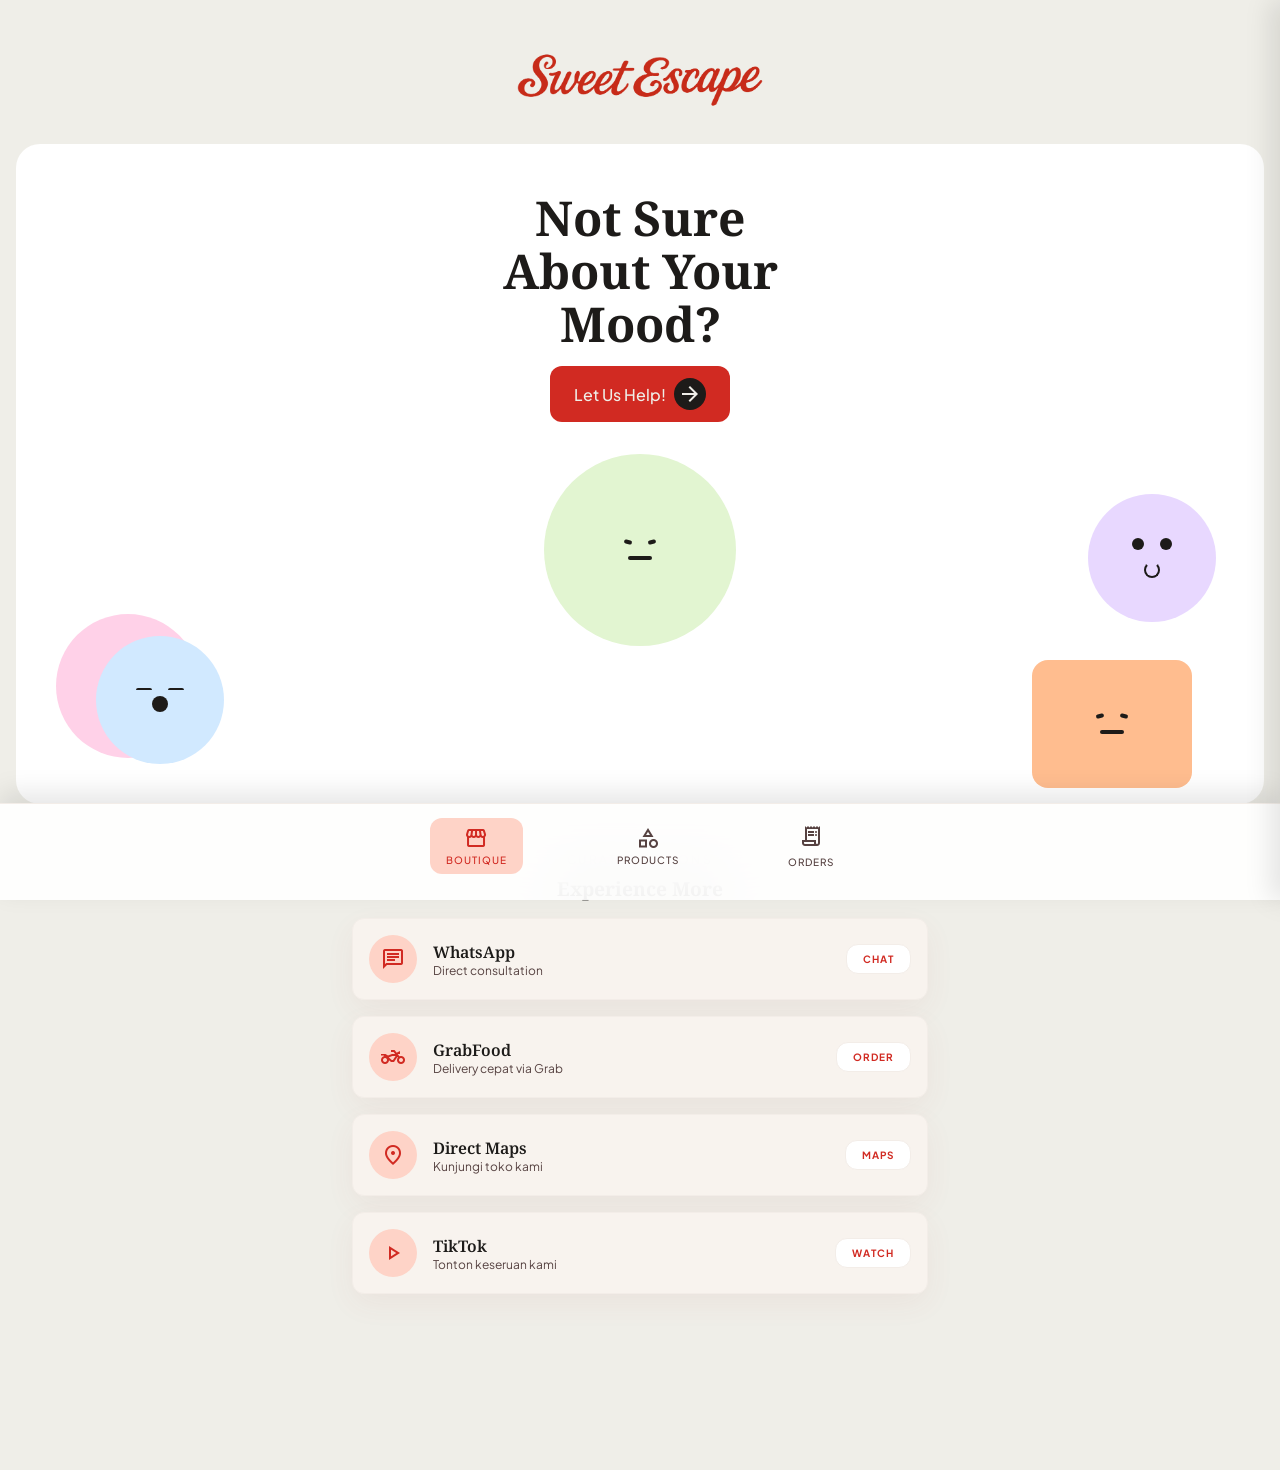
==== index.html @ e1108d7d "Push" ====
<!DOCTYPE html>
<html lang="en">
<head>
    <meta charset="utf-8"/>
    <meta name="viewport" content="width=device-width, initial-scale=1.0, maximum-scale=1.0, user-scalable=no"/>
    <title>Sweet Escape | cake shop pertama di sumedang</title>
    <meta name="description" content="Sweet Escape | cake shop pertama di sumedang dengan tema Eropa jadul yang wajib kamu kunjungi..">
    <meta name="keywords" content="cake shop sumedang, tempat nongkrong di sumedang">
    <link rel="icon" type="image/x-icon" href="asset/img/logosquare.webp">
  
    <link href="https://fonts.googleapis.com/css2?family=Noto+Serif:ital,wght@0,400;0,700;1,400;1,700&family=Plus+Jakarta+Sans:wght@300;400;500;600;700&display=swap" rel="stylesheet"/>
    <link href="https://fonts.googleapis.com/css2?family=Material+Symbols+Outlined:wght,FILL@100..700,0..1&display=swap" rel="stylesheet"/>  
    <link rel="stylesheet" href="style.css">
</head>
<body>

<main class="container">
    <div class="header-title">
      <img src="asset/img/logopjg.webp" alt="Sweet Escape" class="logo-image" />
    </div>

    <section class="hero-section">
        <div class="hero-content">
            <h2 class="hero-heading">Not Sure<br/>About Your<br/>Mood?</h2>
            <div class="hero-btn" onclick="window.location.href='products.html'">
                <span>Let Us Help!</span>
                <div class="hero-btn-icon">
                    <span class="material-symbols-outlined">arrow_forward</span>
                </div>
            </div>
        </div>

        <div class="floating-area">
            <div class="float-shape shape-1"><div class="face-group"><div class="eyes"><div class="eye angle-left"></div><div class="eye angle-right"></div></div><div class="mouth-straight"></div></div></div>
            <div class="float-shape shape-2"><div class="face-group"><div class="eyes"><div class="eye dot"></div><div class="eye dot"></div></div><div class="mouth-u"></div></div></div>
            <div class="float-shape shape-3"><div class="face-group"><div class="eyes"><div class="eye flat"></div><div class="eye flat"></div></div><div class="mouth-u half"></div></div></div>
            <div class="float-shape shape-4"><div class="face-group"><div class="eyes"><div class="eye angle-right"></div><div class="eye angle-left"></div></div><div class="mouth-straight"></div></div></div>
            <div class="float-shape shape-5"><div class="face-group"><div class="eyes"><div class="eye arch"></div><div class="eye arch"></div></div><div class="mouth-dot"></div></div></div>
        </div>
    </section>

    <section class="actions-section">
        <div class="section-header center">
            <p class="subtitle">Curated Actions</p>
            <h3>Experience More</h3>
        </div>

        <a href="https://wa.me/message/OUVQ2TULI73TI1" target="_blank" class="action-card">
            <div class="action-icon"><span class="material-symbols-outlined">chat</span></div>
            <div class="action-text">
                <h4>WhatsApp</h4>
                <p>Direct consultation</p>
            </div>
            <button class="action-btn">Chat</button>
        </a>

        <a href="https://r.grab.com/g/2-1-6-C7UTBEUJVPXYRX" target="_blank" class="action-card">
            <div class="action-icon"><span class="material-symbols-outlined">two_wheeler</span></div>
            <div class="action-text">
                <h4>GrabFood</h4>
                <p>Delivery cepat via Grab</p>
            </div>
            <button class="action-btn">Order</button>
        </a>

        <a href="https://share.google/O9kdntXAPEqj8fHFC" target="_blank" class="action-card">
            <div class="action-icon"><span class="material-symbols-outlined">location_on</span></div>
            <div class="action-text">
                <h4>Direct Maps</h4>
                <p>Kunjungi toko kami</p>
            </div>
            <button class="action-btn">Maps</button>
        </a>

        <a href="https://www.tiktok.com/@sweetescape.inc?_r=1&_t=zs-91bsb1ogn9u" target="_blank" class="action-card">
            <div class="action-icon"><span class="material-symbols-outlined">play_arrow</span></div>
            <div class="action-text">
                <h4>TikTok</h4>
                <p>Tonton keseruan kami</p>
            </div>
            <button class="action-btn">Watch</button>
        </a>
    </section>
</main>

<nav class="bottom-nav">
    <div class="nav-container">
        <a class="nav-item active" href="index.html">
            <span class="material-symbols-outlined">storefront</span>
            <span class="nav-label">Boutique</span>
        </a>
        <a class="nav-item" href="products.html">
            <span class="material-symbols-outlined">category</span>
            <span class="nav-label">Products</span>
        </a>
        <div class="nav-item" onclick="toggleCart()">
            <div class="nav-icon-wrapper">
                <span class="material-symbols-outlined">receipt_long</span>
                <span id="cart-badge" class="cart-badge">0</span>
            </div>
            <span class="nav-label">Orders</span>
        </div>
    </div>
</nav>

<div id="cart-overlay" class="cart-overlay" onclick="toggleCart()"></div>
<div id="cart-panel" class="cart-panel">
    <div class="cart-header">
        <h2>Your Orders</h2>
        <button onclick="toggleCart()" class="close-btn"><span class="material-symbols-outlined">close</span></button>
    </div>
    <div id="cart-items" class="cart-items"></div>
    <div class="cart-footer">
        <div class="cart-total-row">
            <span>Total</span>
            <span id="cart-total" class="total-price">IDR 0</span>
        </div>
        <button onclick="checkoutWhatsApp()" class="checkout-btn">
            Order via WhatsApp <span class="material-symbols-outlined">send</span>
        </button>
    </div>
</div>

<script src="main.js"></script>
</body>
</html>
---- style.css ----
/* --- CSS Variables --- */
:root {
    --primary: #d12a22;
    --primary-hover: #832329;
    --background: #efeee8;
    --on-surface: #1d1b19;
    --on-surface-variant: #564241;
    --surface-container: #f3ede8;
    --surface-container-high: #ede7e2;
    --surface-container-low: #f8f3ee;
    --surface-container-lowest: #ffffff;
    --secondary: #77574d;
    --secondary-container: #fed3c7;
    --font-headline: 'Noto Serif', serif;
    --font-body: 'Plus Jakarta Sans', sans-serif;
    --editorial-shadow: 0 10px 30px rgba(166, 61, 64, 0.06);
}

/* --- Global Reset & Base --- */
* { box-sizing: border-box; margin: 0; padding: 0; }
body {
    font-family: var(--font-body);
    background-color: var(--background);
    color: var(--on-surface);
    min-height: 100vh;
    overflow-x: hidden;
    -webkit-font-smoothing: antialiased;
}
body.cart-open { overflow: hidden; }
h1, h2, h3, h4 { font-family: var(--font-headline); }
button, a { cursor: pointer; text-decoration: none; font-family: var(--font-body); outline: none; color: inherit; }
.material-symbols-outlined { font-variation-settings: 'FILL' 0, 'wght' 400, 'GRAD' 0, 'opsz' 24; }

/* --- Layout --- */
.container { max-width: 80rem; margin: 0 auto; padding: 2.5rem 1rem 8rem 1rem; }

/* --- Header (New Responsive Logo Design) --- */
.header-title {
    display: flex; /* Menggunakan Flexbox untuk centering */
    justify-content: center;
    align-items: center;
    margin-bottom: 1.5rem;
    width: 100%;
    padding: 0 1rem; /* Memberi napas di kanan-kiri mobile */
}

.logo-image {
    /* RESPONSIF: Otomatis menyesuaikan lebar container tanpa pecah */
    max-width: 100%; 
    height: auto; /* Mempertahankan aspect ratio */
    display: block;
    
    /* Pengaturan Ukuran (Adjustable) */
    max-height: 60px; /* Tinggi maksimal logo di layar Mobile */
}

/* Breakpoint untuk Layar Lebar (Tablet/Desktop) */
@media (min-width: 640px) { 
    .logo-image {
        max-height: 80px; /* Tinggi maksimal logo di layar Desktop/Laptop */
    }
}

/* --- Hero Section --- */
.hero-section {
    position: relative; min-height: 70vh; display: flex; flex-direction: column; align-items: center;
    padding: 3rem 2rem 0; background-color: #fff; border-radius: 1.5rem; margin-bottom: 3rem; overflow: hidden;
}
.hero-content { position: relative; z-index: 10; text-align: center; width: 100%; max-width: 32rem; }
.hero-heading { font-size: 3rem; font-weight: 700; line-height: 1.1; margin-bottom: 1rem; }
.hero-btn { display: inline-flex; align-items: center; gap: 0.5rem; background-color: var(--primary); padding: 0.75rem 1.5rem; border-radius: 0.75rem; transition: background-color 0.3s; cursor: pointer; }
.hero-btn:hover { background-color: var(--surface-container-high); }
.hero-btn span { color: var(--background); font-weight: 500; }
.hero-btn-icon { width: 2rem; height: 2rem; border-radius: 50%; background-color: var(--on-surface); color: #fff; display: flex; align-items: center; justify-content: center; transition: transform 0.3s; }
.hero-btn:hover .hero-btn-icon { transform: scale(1.1); }

/* Floating Shapes Animation */
@keyframes float { 0%, 100% { transform: translateY(0); } 50% { transform: translateY(-20px); } }
.floating-area { position: relative; width: 100%; height: 350px; margin-top: 2rem; }
.float-shape { position: absolute; display: flex; align-items: center; justify-content: center; animation: float 6s ease-in-out infinite; }
.shape-1 { background-color: #E2F5D1; width: 12rem; height: 12rem; border-radius: 50%; top: 0; left: 50%; transform: translateX(-50%); animation-delay: 0s; }
.shape-2 { background-color: #E8D8FF; width: 8rem; height: 8rem; border-radius: 50%; top: 2.5rem; right: 1rem; animation-delay: 1s; }
.shape-3 { background-color: #FFD1E8; width: 9rem; height: 9rem; border-radius: 50%; top: 10rem; left: 0.5rem; animation-delay: 2s; }
.shape-4 { background-color: #FFBD8F; width: 10rem; height: 8rem; border-radius: 1rem; bottom: 1rem; right: 2.5rem; animation-delay: 0.5s; }
.shape-5 { background-color: #D1E9FF; width: 8rem; height: 8rem; border-radius: 50%; bottom: 2.5rem; left: 3rem; animation-delay: 1.5s; }
.face-group { display: flex; flex-direction: column; align-items: center; gap: 0.25rem; }
.eyes { display: flex; gap: 1rem; }
.eye { background-color: var(--on-surface); border-radius: 50px; }
.eye.angle-left { width: 0.5rem; height: 0.25rem; transform: rotate(15deg); }
.eye.angle-right { width: 0.5rem; height: 0.25rem; transform: rotate(-15deg); }
.eye.dot { width: 0.75rem; height: 0.75rem; }
.eye.flat { width: 1rem; height: 0.25rem; }
.eye.arch { width: 1rem; height: 0.25rem; background: transparent; border-top: 2px solid var(--on-surface); }
.mouth-straight { width: 1.5rem; height: 0.25rem; background: var(--on-surface); border-radius: 50px; margin-top: 0.5rem; }
.mouth-u { width: 1rem; height: 1rem; border: 2px solid var(--on-surface); border-top-color: transparent; border-radius: 50%; margin-top: 0.5rem; }
.mouth-u.half { width: 2rem; }
.mouth-dot { width: 1rem; height: 1rem; background: var(--on-surface); border-radius: 50%; }

/* --- Curated Actions (A-Tags Updated) --- */
.actions-section { margin-bottom: 3rem; }
.section-header { margin-bottom: 1rem; }
.section-header.center { text-align: center; }
.subtitle { font-size: 0.75rem; text-transform: uppercase; letter-spacing: 0.2em; color: var(--secondary); margin-bottom: 0.5rem; }
.section-header h3 { font-size: 1.2rem; color: var(--on-surface);text-align: center; }

.action-card {
    background-color: var(--surface-container-low);
    padding: 1rem;
    border-radius: 0.75rem;
    box-shadow: var(--editorial-shadow);
    display: flex;
    align-items: center;
    gap: 1rem;
    max-width: 36rem;
    margin: 0 auto 1rem auto;
    border: 1px solid var(--surface-container);
    transition: background-color 0.3s;
    text-decoration: none; /* remove underline for links */
}
.action-card:hover { background-color: var(--primary); cursor: pointer; }
.action-icon { width: 3rem; height: 3rem; border-radius: 50%; background-color: var(--secondary-container); color: var(--primary); display: flex; align-items: center; justify-content: center; flex-shrink: 0; }
.action-text { flex-grow: 1; min-width: 0; }
.action-text h4 { font-weight: 600; font-size: 1rem; white-space: nowrap; overflow: hidden; text-overflow: ellipsis; color: var(--on-surface); }
.action-text p { font-size: 0.75rem; color: var(--on-surface-variant); white-space: nowrap; overflow: hidden; text-overflow: ellipsis; }
.action-btn { background-color: #fff; color: var(--primary); font-size: 0.625rem; font-weight: 700; padding: 0.5rem 1rem; border-radius: 0.75rem; text-transform: uppercase; letter-spacing: 0.1em; border: 1px solid var(--surface-container); transition: background 0.3s, color 0.3s; pointer-events: none; }
.action-card:hover .action-btn { background-color: var(--primary); color: #fff; }

/* --- Boutique (Product Grid Fixes) --- */
.boutique-section { background-color: #fff; padding: 5px; border-radius: 1.5rem; margin-bottom: 3rem; }
.boutique-section .section-header h3 { color: var(--primary); }

.product-grid {
    display: grid;
    /* PENTING: minmax(0, 1fr) mencegah grid melar di desktop karena ukuran gambar */
    grid-template-columns: repeat(2, minmax(0, 1fr)); 
    gap: 0.5rem;
}
.product-card {
    display: flex; flex-direction: column; height: 100%; min-width: 0;
    background-color: var(--surface-container-lowest); padding: 0.5rem;
    border-radius: 1rem; box-shadow: 0 1px 2px rgba(0,0,0,0.05); border: 1px solid var(--surface-container);
}
.product-image-box { aspect-ratio: 1/1; border-radius: 0.75rem; overflow: hidden; background-color: var(--surface-container); position: relative; margin-bottom: 0.75rem; }
.product-image-box img { width: 100%; height: 100%; object-fit: cover; transition: transform 0.5s; }
.product-card:hover .product-image-box img { transform: scale(1.1); }

.add-btn { position: absolute; bottom: 0.75rem; right: 0.75rem; width: 2.5rem; height: 2.5rem; background-color: var(--primary); color: #fff; border-radius: 50%; border: none; display: flex; align-items: center; justify-content: center; box-shadow: 0 4px 10px rgba(0,0,0,0.15); transition: transform 0.1s, background-color 0.3s; z-index: 2; cursor: pointer; }
.add-btn:hover { background-color: var(--primary-hover); }
.add-btn:active { transform: scale(0.9); }

.product-info { flex-grow: 1; display: flex; flex-direction: column; justify-content: space-between; min-width: 0; }
.product-info h4 { font-size: 0.875rem; white-space: nowrap; overflow: hidden; text-overflow: ellipsis; color: var(--on-surface); }
.product-info p { font-size: 0.75rem; font-weight: 600; color: var(--primary); margin-top: 0.25rem; }

/* Breakpoints for Responsive Grid */
@media (min-width: 640px) { 
    .boutique-section { padding: 1.5rem; }
    .product-grid { grid-template-columns: repeat(3, minmax(0, 1fr)); gap: 1rem; } 
    .product-info h4 { font-size: 1rem; }
    .product-info p { font-size: 0.875rem; }
}
@media (min-width: 1024px) { 
    .product-grid { grid-template-columns: repeat(4, minmax(0, 1fr)); gap: 1.5rem; } 
    .product-info h4 { font-size: 1.125rem; }
}

/* --- Bottom Nav (3 Items) --- */
.bottom-nav { position: fixed; bottom: 0; left: 0; width: 100%; z-index: 30; background-color: rgba(255,255,255,0.9); backdrop-filter: blur(24px); border-top: 1px solid var(--surface-container); box-shadow: 0 -10px 25px rgba(0,0,0,0.1); }
.nav-container { display: flex; justify-content: space-evenly; align-items: center; gap: 1rem; padding: 0.75rem 1rem 1.5rem 1rem; max-width: 36rem; margin: 0 auto; }
.nav-item { display: flex; flex-direction: column; align-items: center; justify-content: center; padding: 0.5rem 1rem; border-radius: 0.75rem; color: var(--on-surface-variant); transition: transform 0.3s, background-color 0.3s, color 0.3s; cursor: pointer; }
.nav-item:hover { color: var(--primary); background-color: var(--surface-container); transform: scale(1.05); }
.nav-item.active { background-color: var(--secondary-container); color: var(--primary); }
.nav-icon-wrapper { position: relative; }
.nav-label { font-size: 0.625rem; font-weight: 500; text-transform: uppercase; letter-spacing: 0.1em; margin-top: 0.25rem; }
.cart-badge { position: absolute; top: -0.375rem; right: -0.25rem; background-color: var(--primary); color: #fff; font-size: 0.625rem; font-weight: 700; width: 1.125rem; height: 1.125rem; border-radius: 50%; display: flex; align-items: center; justify-content: center; transform: scale(0); transition: transform 0.3s; }
.cart-badge.visible { transform: scale(1); }

/* --- Cart Drawer Panel --- */
.cart-overlay { position: fixed; inset: 0; background-color: rgba(0,0,0,0.5); backdrop-filter: blur(4px); z-index: 40; opacity: 0; pointer-events: none; transition: opacity 0.3s ease; }
.cart-overlay.open { opacity: 1; pointer-events: auto; }
.cart-panel { position: fixed; top: 0; right: 0; height: 100%; width: 100%; max-width: 400px; background-color: var(--background); z-index: 50; transform: translateX(100%); transition: transform 0.3s ease; display: flex; flex-direction: column; box-shadow: -10px 0 25px rgba(0,0,0,0.1); }
.cart-panel.open { transform: translateX(0); }
.cart-header { padding: 1.5rem; border-bottom: 1px solid var(--surface-container); display: flex; justify-content: space-between; align-items: center; }
.cart-header h2 { font-size: 1.5rem; color: var(--on-surface); }
.close-btn { background: none; border: none; color: var(--on-surface-variant); display: flex; align-items: center; justify-content: center; transition: color 0.3s; }
.close-btn:hover { color: var(--primary); }
.cart-items { flex: 1; overflow-y: auto; padding: 1.5rem; display: flex; flex-direction: column; gap: 1rem; }
.empty-cart { text-align: center; color: var(--on-surface-variant); opacity: 0.5; padding-top: 4rem; display: flex; flex-direction: column; align-items: center; }
.empty-cart span { font-size: 3rem; margin-bottom: 0.75rem; }
.cart-item { display: flex; gap: 1rem; align-items: center; background-color: #fff; padding: 0.75rem; border-radius: 0.75rem; box-shadow: 0 1px 3px rgba(0,0,0,0.05); border: 1px solid var(--surface-container); }
.cart-item-img { width: 4rem; height: 4rem; border-radius: 0.5rem; object-fit: cover; flex-shrink: 0; }
.cart-item-info { flex: 1; min-width: 0; }
.cart-item-info h4 { font-size: 0.875rem; white-space: nowrap; overflow: hidden; text-overflow: ellipsis; color: var(--on-surface); }
.cart-item-info p { font-size: 0.75rem; font-weight: 600; color: var(--primary); margin-top: 0.125rem; }
.qty-controls { display: flex; align-items: center; gap: 0.75rem; background-color: var(--surface-container); padding: 0.25rem 0.5rem; border-radius: 0.5rem; border: 1px solid var(--surface-container-high); }
.qty-btn { background: none; border: none; color: var(--on-surface-variant); display: flex; align-items: center; justify-content: center; }
.qty-btn:hover { color: var(--primary); }
.qty-number { font-size: 0.75rem; font-weight: 700; width: 0.75rem; text-align: center; color: var(--on-surface); }
.cart-footer { padding: 1.5rem; border-top: 1px solid var(--surface-container); background-color: var(--surface-container-low); }
.cart-total-row { display: flex; justify-content: space-between; align-items: center; margin-bottom: 1.5rem; font-size: 1.25rem; font-weight: 700; }
.total-price { color: var(--primary); }
.checkout-btn { width: 100%; background-color: var(--primary); color: #fff; padding: 1rem; border-radius: 0.75rem; font-weight: 700; font-size: 1rem; border: none; display: flex; justify-content: center; align-items: center; gap: 0.5rem; box-shadow: 0 4px 10px rgba(0,0,0,0.15); transition: background-color 0.3s, transform 0.1s; cursor: pointer; }
.checkout-btn:hover { background-color: var(--primary-hover); }
.checkout-btn:active { transform: scale(0.98); }
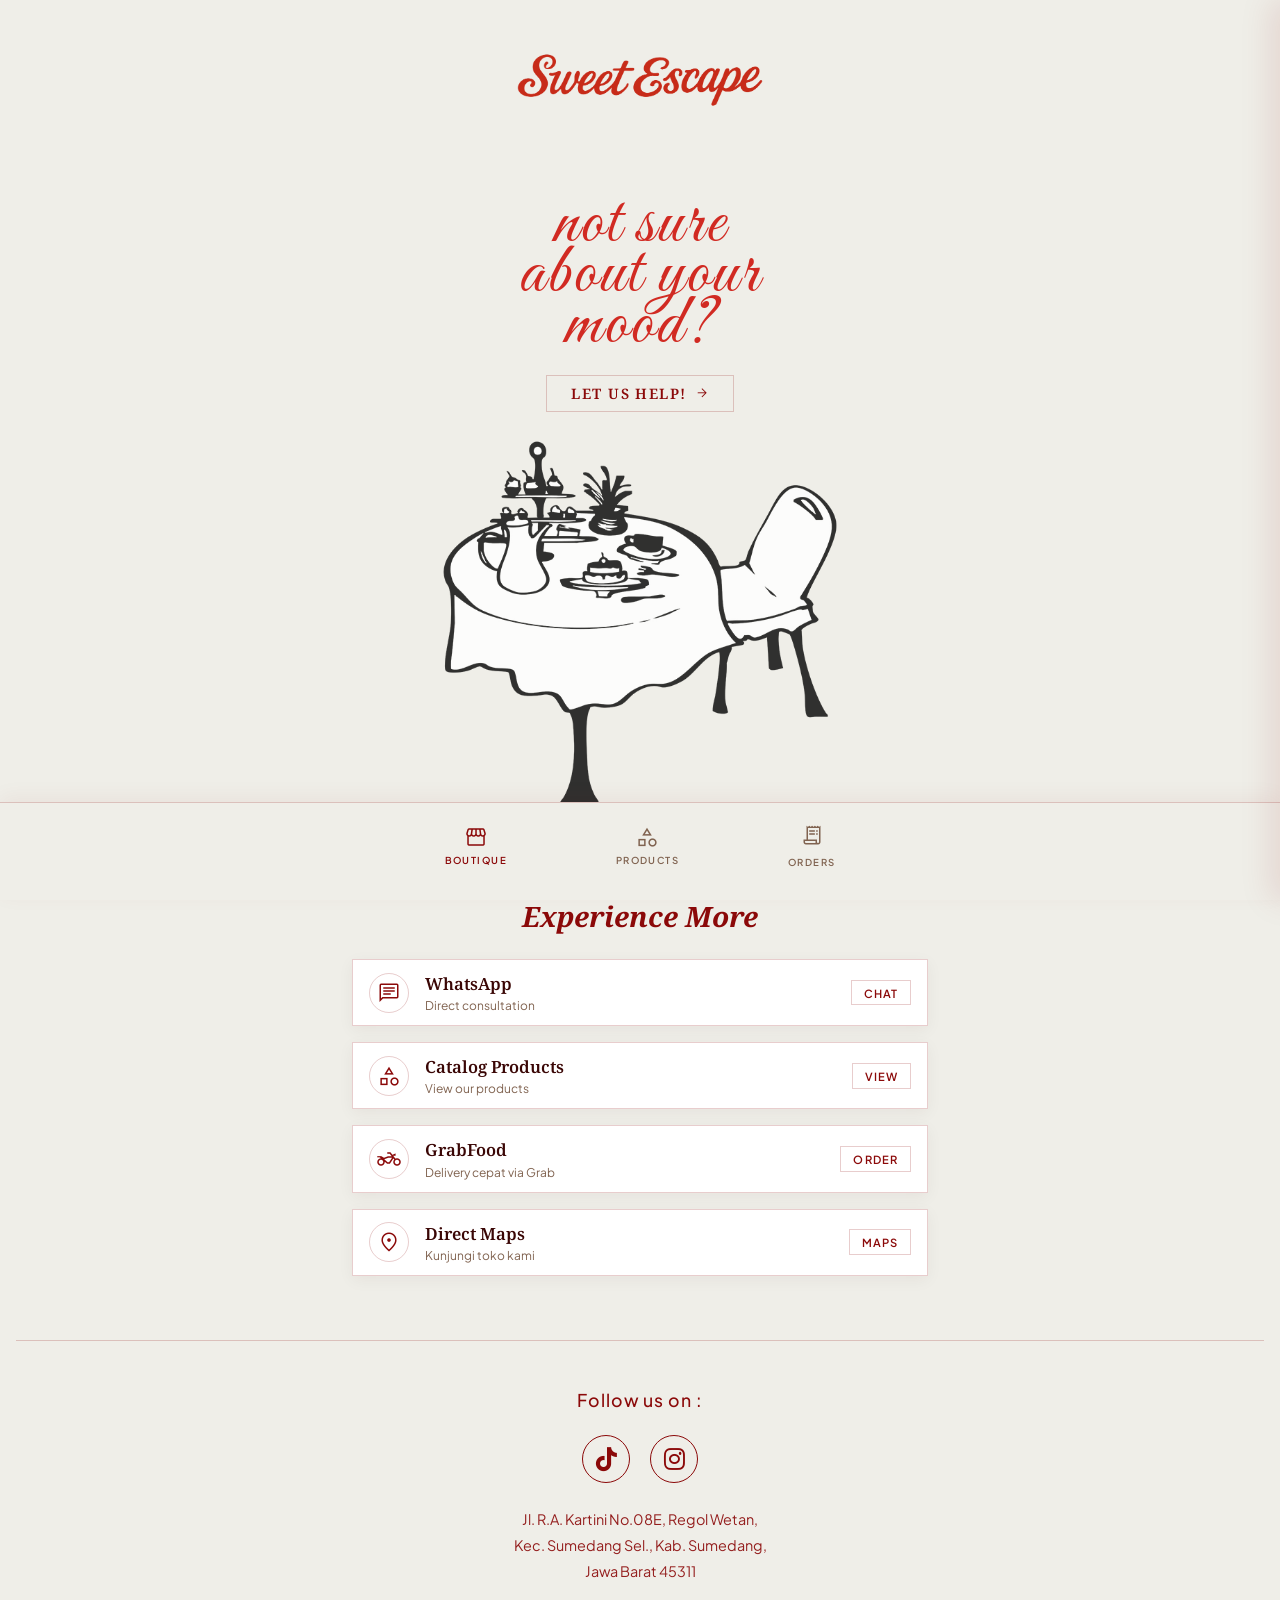
==== commit cfd54d61: "Update" ====
--- a/index.html
+++ b/index.html
@@ -3,7 +3,7 @@
 <head>
     <meta charset="utf-8"/>
     <meta name="viewport" content="width=device-width, initial-scale=1.0, maximum-scale=1.0, user-scalable=no"/>
-    <title>Sweet Escape | cake shop pertama di sumedang</title>
+    <title>Sweet Escape | Cake shop pertama di sumedang</title>
     <meta name="description" content="Sweet Escape | cake shop pertama di sumedang dengan tema Eropa jadul yang wajib kamu kunjungi..">
     <meta name="keywords" content="cake shop sumedang, tempat nongkrong di sumedang">
     <link rel="icon" type="image/x-icon" href="asset/img/logosquare.webp">
@@ -11,6 +11,11 @@
     <link href="https://fonts.googleapis.com/css2?family=Noto+Serif:ital,wght@0,400;0,700;1,400;1,700&family=Plus+Jakarta+Sans:wght@300;400;500;600;700&display=swap" rel="stylesheet"/>
     <link href="https://fonts.googleapis.com/css2?family=Material+Symbols+Outlined:wght,FILL@100..700,0..1&display=swap" rel="stylesheet"/>  
     <link rel="stylesheet" href="style.css">
+
+    <link rel="stylesheet" href="https://cdnjs.cloudflare.com/ajax/libs/font-awesome/6.4.0/css/all.min.css">
+    
+    
+
 </head>
 <body>
 
@@ -20,26 +25,19 @@
     </div>
 
     <section class="hero-section">
+        
+        <img src="asset/img/ilus1.webp" alt="Sweet Escape Illustration" class="hero-background-art" />
+
         <div class="hero-content">
-            <h2 class="hero-heading">Not Sure<br/>About Your<br/>Mood?</h2>
-            <div class="hero-btn" onclick="window.location.href='products.html'">
+            <h2 class="hero-heading">not sure<br/>about your<br/>mood?</h2>
+            <div class="hero-btn" onclick="window.location.href='#biolink'">
                 <span>Let Us Help!</span>
-                <div class="hero-btn-icon">
-                    <span class="material-symbols-outlined">arrow_forward</span>
-                </div>
+                <span class="material-symbols-outlined">arrow_forward</span>
             </div>
-        </div>
-
-        <div class="floating-area">
-            <div class="float-shape shape-1"><div class="face-group"><div class="eyes"><div class="eye angle-left"></div><div class="eye angle-right"></div></div><div class="mouth-straight"></div></div></div>
-            <div class="float-shape shape-2"><div class="face-group"><div class="eyes"><div class="eye dot"></div><div class="eye dot"></div></div><div class="mouth-u"></div></div></div>
-            <div class="float-shape shape-3"><div class="face-group"><div class="eyes"><div class="eye flat"></div><div class="eye flat"></div></div><div class="mouth-u half"></div></div></div>
-            <div class="float-shape shape-4"><div class="face-group"><div class="eyes"><div class="eye angle-right"></div><div class="eye angle-left"></div></div><div class="mouth-straight"></div></div></div>
-            <div class="float-shape shape-5"><div class="face-group"><div class="eyes"><div class="eye arch"></div><div class="eye arch"></div></div><div class="mouth-dot"></div></div></div>
         </div>
     </section>
 
-    <section class="actions-section">
+    <section class="actions-section" id="biolink">
         <div class="section-header center">
             <p class="subtitle">Curated Actions</p>
             <h3>Experience More</h3>
@@ -52,6 +50,15 @@
                 <p>Direct consultation</p>
             </div>
             <button class="action-btn">Chat</button>
+        </a>
+
+        <a href="products.html" class="action-card">
+            <div class="action-icon"><span class="material-symbols-outlined">category</span></div>
+            <div class="action-text">
+                <h4>Catalog Products</h4>
+                <p>View our products</p>
+            </div>
+            <button class="action-btn">View</button>
         </a>
 
         <a href="https://r.grab.com/g/2-1-6-C7UTBEUJVPXYRX" target="_blank" class="action-card">
@@ -72,15 +79,27 @@
             <button class="action-btn">Maps</button>
         </a>
 
-        <a href="https://www.tiktok.com/@sweetescape.inc?_r=1&_t=zs-91bsb1ogn9u" target="_blank" class="action-card">
-            <div class="action-icon"><span class="material-symbols-outlined">play_arrow</span></div>
-            <div class="action-text">
-                <h4>TikTok</h4>
-                <p>Tonton keseruan kami</p>
-            </div>
-            <button class="action-btn">Watch</button>
-        </a>
     </section>
+
+    <footer class="main-footer">
+        <h4 class="footer-title">Follow us on :</h4>
+        
+        <div class="social-icons">
+            <a href="https://www.tiktok.com/@sweetescape.inc" target="_blank" class="social-icon">
+                <i class="fa-brands fa-tiktok"></i>
+            </a>
+            <a href="https://instagram.com/sweetescape.inc" target="_blank" class="social-icon">
+                <i class="fa-brands fa-instagram"></i>
+            </a>
+        </div>
+
+        <p class="footer-address">
+            Jl. R.A. Kartini No.08E, Regol Wetan,<br>
+            Kec. Sumedang Sel., Kab. Sumedang,<br>
+            Jawa Barat 45311
+        </p>
+    </footer>
+
 </main>
 
 <nav class="bottom-nav">
--- a/style.css
+++ b/style.css
@@ -1,19 +1,30 @@
-/* --- CSS Variables --- */
+/* --- Import Elegant Fonts --- */
+@import url('https://fonts.googleapis.com/css2?family=Great+Vibes&family=Noto+Serif:ital,wght@0,400;0,700;1,400&family=Plus+Jakarta+Sans:wght@300;400;600&display=swap');
+
+/* --- CSS Variables (Strictly from Sweet Escape Brand Book 2025) --- */
 :root {
-    --primary: #d12a22;
-    --primary-hover: #832329;
-    --background: #efeee8;
-    --on-surface: #1d1b19;
-    --on-surface-variant: #564241;
-    --surface-container: #f3ede8;
-    --surface-container-high: #ede7e2;
-    --surface-container-low: #f8f3ee;
-    --surface-container-lowest: #ffffff;
-    --secondary: #77574d;
-    --secondary-container: #fed3c7;
-    --font-headline: 'Noto Serif', serif;
+    /* Main Colors */
+    --primary: #8B0909; /* Crimson Depth */
+    --primary-accent: #d12a22; /* Vibrant Red */
+    --background: #efeee8; /* Greentea Universe - Off-white Base */
+    
+    /* Text Colors */
+    --on-surface: #3a0605; /* Deep Obsidian/Chocolate */
+    --on-surface-variant: #806350; /* Warm Sand */
+    
+    /* Surface / Card Colors */
+    --surface-container: #edd9cc; /* Soft Pearl */
+    --surface-container-low: #f8f3ee; 
+    --surface-container-lowest: #ffffff; /* Pure White */
+    
+    /* Typography */
+    --font-headline: 'Noto Serif', serif; /* Athelas alternative */
+    --font-accent: 'Great Vibes', cursive; /* Snell Roundhand alternative */
     --font-body: 'Plus Jakarta Sans', sans-serif;
-    --editorial-shadow: 0 10px 30px rgba(166, 61, 64, 0.06);
+    
+    /* Shadows & Borders - Classic & Delicate */
+    --classic-border: 1px solid rgba(139, 9, 9, 0.2);
+    --editorial-shadow: 0 4px 15px rgba(58, 6, 5, 0.05);
 }
 
 /* --- Global Reset & Base --- */
@@ -28,177 +39,275 @@
 }
 body.cart-open { overflow: hidden; }
 h1, h2, h3, h4 { font-family: var(--font-headline); }
-button, a { cursor: pointer; text-decoration: none; font-family: var(--font-body); outline: none; color: inherit; }
-.material-symbols-outlined { font-variation-settings: 'FILL' 0, 'wght' 400, 'GRAD' 0, 'opsz' 24; }
+button, a { cursor: pointer; text-decoration: none; outline: none; color: inherit; }
+.material-symbols-outlined { 
+    font-family: 'Material Symbols Outlined' !important; /* Memaksa browser menggunakan font ikon */
+    font-variation-settings: 'FILL' 0, 'wght' 300, 'GRAD' 0, 'opsz' 24; 
+    text-transform: none !important; /* Mencegah ikon berubah menjadi huruf besar */
+    letter-spacing: normal !important;
+}
 
 /* --- Layout --- */
 .container { max-width: 80rem; margin: 0 auto; padding: 2.5rem 1rem 8rem 1rem; }
 
-/* --- Header (New Responsive Logo Design) --- */
+/* --- Header (Logo) --- */
 .header-title {
-    display: flex; /* Menggunakan Flexbox untuk centering */
-    justify-content: center;
-    align-items: center;
-    margin-bottom: 1.5rem;
-    width: 100%;
-    padding: 0 1rem; /* Memberi napas di kanan-kiri mobile */
-}
-
-.logo-image {
-    /* RESPONSIF: Otomatis menyesuaikan lebar container tanpa pecah */
-    max-width: 100%; 
-    height: auto; /* Mempertahankan aspect ratio */
-    display: block;
-    
-    /* Pengaturan Ukuran (Adjustable) */
-    max-height: 60px; /* Tinggi maksimal logo di layar Mobile */
-}
-
-/* Breakpoint untuk Layar Lebar (Tablet/Desktop) */
-@media (min-width: 640px) { 
-    .logo-image {
-        max-height: 80px; /* Tinggi maksimal logo di layar Desktop/Laptop */
-    }
-}
-
-/* --- Hero Section --- */
+    display: flex; justify-content: center; align-items: center;
+    margin-bottom: 2rem; width: 100%; padding: 0 1rem;
+}
+.logo-image { max-width: 100%; height: auto; display: block; max-height: 50px; }
+@media (min-width: 640px) { .logo-image { max-height: 80px; } }
+
+/* --- Hero Section (Classic Elegance) --- */
 .hero-section {
-    position: relative; min-height: 70vh; display: flex; flex-direction: column; align-items: center;
-    padding: 3rem 2rem 0; background-color: #fff; border-radius: 1.5rem; margin-bottom: 3rem; overflow: hidden;
+    position: relative; min-height: 75vh; display: flex; flex-direction: column; align-items: center;
+    padding: 3rem 2rem 2rem; background-color: var(--background); 
+    margin-bottom: 3rem; overflow: hidden;
+    border-bottom: var(--classic-border);
 }
 .hero-content { position: relative; z-index: 10; text-align: center; width: 100%; max-width: 32rem; }
-.hero-heading { font-size: 3rem; font-weight: 700; line-height: 1.1; margin-bottom: 1rem; }
-.hero-btn { display: inline-flex; align-items: center; gap: 0.5rem; background-color: var(--primary); padding: 0.75rem 1.5rem; border-radius: 0.75rem; transition: background-color 0.3s; cursor: pointer; }
-.hero-btn:hover { background-color: var(--surface-container-high); }
-.hero-btn span { color: var(--background); font-weight: 500; }
-.hero-btn-icon { width: 2rem; height: 2rem; border-radius: 50%; background-color: var(--on-surface); color: #fff; display: flex; align-items: center; justify-content: center; transition: transform 0.3s; }
-.hero-btn:hover .hero-btn-icon { transform: scale(1.1); }
-
-/* Floating Shapes Animation */
-@keyframes float { 0%, 100% { transform: translateY(0); } 50% { transform: translateY(-20px); } }
-.floating-area { position: relative; width: 100%; height: 350px; margin-top: 2rem; }
-.float-shape { position: absolute; display: flex; align-items: center; justify-content: center; animation: float 6s ease-in-out infinite; }
-.shape-1 { background-color: #E2F5D1; width: 12rem; height: 12rem; border-radius: 50%; top: 0; left: 50%; transform: translateX(-50%); animation-delay: 0s; }
-.shape-2 { background-color: #E8D8FF; width: 8rem; height: 8rem; border-radius: 50%; top: 2.5rem; right: 1rem; animation-delay: 1s; }
-.shape-3 { background-color: #FFD1E8; width: 9rem; height: 9rem; border-radius: 50%; top: 10rem; left: 0.5rem; animation-delay: 2s; }
-.shape-4 { background-color: #FFBD8F; width: 10rem; height: 8rem; border-radius: 1rem; bottom: 1rem; right: 2.5rem; animation-delay: 0.5s; }
-.shape-5 { background-color: #D1E9FF; width: 8rem; height: 8rem; border-radius: 50%; bottom: 2.5rem; left: 3rem; animation-delay: 1.5s; }
-.face-group { display: flex; flex-direction: column; align-items: center; gap: 0.25rem; }
-.eyes { display: flex; gap: 1rem; }
-.eye { background-color: var(--on-surface); border-radius: 50px; }
-.eye.angle-left { width: 0.5rem; height: 0.25rem; transform: rotate(15deg); }
-.eye.angle-right { width: 0.5rem; height: 0.25rem; transform: rotate(-15deg); }
-.eye.dot { width: 0.75rem; height: 0.75rem; }
-.eye.flat { width: 1rem; height: 0.25rem; }
-.eye.arch { width: 1rem; height: 0.25rem; background: transparent; border-top: 2px solid var(--on-surface); }
-.mouth-straight { width: 1.5rem; height: 0.25rem; background: var(--on-surface); border-radius: 50px; margin-top: 0.5rem; }
-.mouth-u { width: 1rem; height: 1rem; border: 2px solid var(--on-surface); border-top-color: transparent; border-radius: 50%; margin-top: 0.5rem; }
-.mouth-u.half { width: 2rem; }
-.mouth-dot { width: 1rem; height: 1rem; background: var(--on-surface); border-radius: 50%; }
-
-/* --- Curated Actions (A-Tags Updated) --- */
-.actions-section { margin-bottom: 3rem; }
-.section-header { margin-bottom: 1rem; }
+
+/* Style untuk gambar background ilustrasi */
+.hero-background-art {
+    position: absolute;
+    top: 70%;
+    left: 50%;
+    transform: translate(-50%, -50%); /* Memastikan gambar benar-benar di tengah */
+    width: 100%; /* Membuatnya full selebar layar mobile */
+    max-width: 500px; /* Batas maksimal agar tidak terlalu raksasa di desktop */
+    height: auto;
+    z-index: 1; /* Berada di layer bawah */
+    opacity: 0.80; /* Dibuat transparan 15% seperti watermark agar teks tetap terbaca jelas */
+    pointer-events: none; /* PENTING: Mencegah gambar menutupi area klik pada tombol */
+}
+
+/* Headline Accent (Menggunakan Font Cursive/Script) */
+.hero-heading { 
+    font-family: var(--font-accent);
+    font-size: 4.5rem; 
+    font-weight: 400; 
+    line-height: 0.7; 
+    margin-bottom: 1.5rem; 
+    color: var(--primary-accent);
+    text-transform: lowercase;
+    letter-spacing: 2px;
+}
+
+.hero-btn { 
+    display: inline-flex; align-items: center; gap: 0.5rem; 
+    background-color: transparent; 
+    border: var(--classic-border);
+    padding: 0.5rem 1.5rem; 
+    border-radius: 0px; /* Sudut tajam klasik */
+    transition: all 0.3s ease; 
+    cursor: pointer; 
+}
+/* Tambahkan tanda ">" agar hanya teks utamanya saja yang berubah, bukan ikonnya */
+.hero-btn > span { color: var(--primary); font-weight: 600; font-family: var(--font-headline); font-size: 0.9rem; text-transform: uppercase; letter-spacing: 0.1em;}
+.hero-btn-icon { color: var(--primary); display: flex; align-items: center; justify-content: center; transition: transform 0.3s; }
+.hero-btn:hover { background-color: var(--primary); border-color: var(--primary); }
+.hero-btn:hover span, .hero-btn:hover .hero-btn-icon { color: var(--surface-container-lowest); transform: translateX(5px); }
+
+/* Mematikan Emoji Geometris Lama untuk memberi ruang pada Line-Art */
+.floating-area { display: none; } 
+
+/* --- Curated Actions (Linktree) --- */
+.actions-section { margin-bottom: 3.5rem; }
+.section-header { margin-bottom: 1.5rem; }
 .section-header.center { text-align: center; }
-.subtitle { font-size: 0.75rem; text-transform: uppercase; letter-spacing: 0.2em; color: var(--secondary); margin-bottom: 0.5rem; }
-.section-header h3 { font-size: 1.2rem; color: var(--on-surface);text-align: center; }
+.subtitle { font-size: 0.7rem; text-transform: uppercase; letter-spacing: 0.2em; color: var(--on-surface-variant); margin-bottom: 0.5rem; font-family: var(--font-body); }
+.section-header h3 { font-size: 1.75rem; color: var(--primary); text-align: center; font-style: italic; }
 
 .action-card {
-    background-color: var(--surface-container-low);
-    padding: 1rem;
-    border-radius: 0.75rem;
+    background-color: var(--surface-container-lowest);
+    padding: 0.75rem 1rem;
+    border-radius: 0px; /* Sudut tajam layaknya label klasik */
     box-shadow: var(--editorial-shadow);
     display: flex;
     align-items: center;
     gap: 1rem;
     max-width: 36rem;
     margin: 0 auto 1rem auto;
-    border: 1px solid var(--surface-container);
-    transition: background-color 0.3s;
-    text-decoration: none; /* remove underline for links */
-}
-.action-card:hover { background-color: var(--primary); cursor: pointer; }
-.action-icon { width: 3rem; height: 3rem; border-radius: 50%; background-color: var(--secondary-container); color: var(--primary); display: flex; align-items: center; justify-content: center; flex-shrink: 0; }
+    border: var(--classic-border);
+    transition: all 0.3s;
+}
+.action-card:hover { border-color: var(--primary); background-color: var(--surface-container-low); }
+.action-icon { width: 2.5rem; height: 2.5rem; border-radius: 50%; background-color: transparent; color: var(--primary); display: flex; align-items: center; justify-content: center; flex-shrink: 0; border: var(--classic-border); }
 .action-text { flex-grow: 1; min-width: 0; }
-.action-text h4 { font-weight: 600; font-size: 1rem; white-space: nowrap; overflow: hidden; text-overflow: ellipsis; color: var(--on-surface); }
-.action-text p { font-size: 0.75rem; color: var(--on-surface-variant); white-space: nowrap; overflow: hidden; text-overflow: ellipsis; }
-.action-btn { background-color: #fff; color: var(--primary); font-size: 0.625rem; font-weight: 700; padding: 0.5rem 1rem; border-radius: 0.75rem; text-transform: uppercase; letter-spacing: 0.1em; border: 1px solid var(--surface-container); transition: background 0.3s, color 0.3s; pointer-events: none; }
-.action-card:hover .action-btn { background-color: var(--primary); color: #fff; }
-
-/* --- Boutique (Product Grid Fixes) --- */
-.boutique-section { background-color: #fff; padding: 5px; border-radius: 1.5rem; margin-bottom: 3rem; }
-.boutique-section .section-header h3 { color: var(--primary); }
+.action-text h4 { font-family: var(--font-headline); font-weight: 600; font-size: 1.05rem; white-space: nowrap; overflow: hidden; text-overflow: ellipsis; color: var(--on-surface); }
+.action-text p { font-family: var(--font-body); font-size: 0.75rem; color: var(--on-surface-variant); white-space: nowrap; overflow: hidden; text-overflow: ellipsis; margin-top: 0.2rem; }
+.action-btn { 
+    background-color: transparent; 
+    color: var(--primary); 
+    font-family: var(--font-body); 
+    font-size: 0.7rem; 
+    font-weight: 600;
+    padding: 0.3rem 0.75rem; 
+    border-radius: 0px; 
+    text-transform: uppercase; 
+    letter-spacing: 0.1em;
+    border: var(--classic-border); 
+    transition: all 0.3s; 
+    pointer-events: none; 
+}
+.action-card:hover .action-btn { background-color: var(--primary); color: var(--surface-container-lowest); border-color: var(--primary); }
+
+/* --- Boutique (Product Grid) --- */
+.boutique-section { background-color: transparent; margin-bottom: 3rem; }
+.boutique-section .section-header h3 { color: var(--primary); font-size: 2rem; text-align: center; margin-bottom: 1.5rem; font-style: italic; }
 
 .product-grid {
     display: grid;
-    /* PENTING: minmax(0, 1fr) mencegah grid melar di desktop karena ukuran gambar */
     grid-template-columns: repeat(2, minmax(0, 1fr)); 
-    gap: 0.5rem;
+    gap: 1rem; 
 }
 .product-card {
     display: flex; flex-direction: column; height: 100%; min-width: 0;
-    background-color: var(--surface-container-lowest); padding: 0.5rem;
-    border-radius: 1rem; box-shadow: 0 1px 2px rgba(0,0,0,0.05); border: 1px solid var(--surface-container);
-}
-.product-image-box { aspect-ratio: 1/1; border-radius: 0.75rem; overflow: hidden; background-color: var(--surface-container); position: relative; margin-bottom: 0.75rem; }
-.product-image-box img { width: 100%; height: 100%; object-fit: cover; transition: transform 0.5s; }
-.product-card:hover .product-image-box img { transform: scale(1.1); }
-
-.add-btn { position: absolute; bottom: 0.75rem; right: 0.75rem; width: 2.5rem; height: 2.5rem; background-color: var(--primary); color: #fff; border-radius: 50%; border: none; display: flex; align-items: center; justify-content: center; box-shadow: 0 4px 10px rgba(0,0,0,0.15); transition: transform 0.1s, background-color 0.3s; z-index: 2; cursor: pointer; }
-.add-btn:hover { background-color: var(--primary-hover); }
+    background-color: var(--surface-container-lowest); padding: 0.75rem;
+    border-radius: 0px; 
+    box-shadow: var(--editorial-shadow); 
+    border: var(--classic-border);
+}
+.product-image-box { 
+    aspect-ratio: 1/1; 
+    border-radius: 0px; 
+    overflow: hidden; 
+    background-color: var(--surface-container-low); 
+    position: relative; 
+    margin-bottom: 1rem; 
+    border: var(--classic-border);
+}
+.product-image-box img { width: 100%; height: 100%; object-fit: cover; transition: transform 0.7s ease; }
+.product-card:hover .product-image-box img { transform: scale(1.05); }
+
+/* Delicate Add Button */
+.add-btn { 
+    position: absolute; bottom: 0.5rem; right: 0.5rem; 
+    width: 2.2rem; height: 2.2rem; 
+    background-color: var(--primary); 
+    color: var(--surface-container-lowest); 
+    border-radius: 50%; 
+    border: 2px solid var(--surface-container-lowest); 
+    display: flex; align-items: center; justify-content: center; 
+    box-shadow: 0 4px 10px rgba(0,0,0,0.15); 
+    transition: all 0.3s; z-index: 2; cursor: pointer; 
+}
+.add-btn:hover { background-color: var(--on-surface); }
 .add-btn:active { transform: scale(0.9); }
 
-.product-info { flex-grow: 1; display: flex; flex-direction: column; justify-content: space-between; min-width: 0; }
-.product-info h4 { font-size: 0.875rem; white-space: nowrap; overflow: hidden; text-overflow: ellipsis; color: var(--on-surface); }
-.product-info p { font-size: 0.75rem; font-weight: 600; color: var(--primary); margin-top: 0.25rem; }
-
-/* Breakpoints for Responsive Grid */
+.product-info { flex-grow: 1; display: flex; flex-direction: column; justify-content: space-between; min-width: 0; text-align: center; }
+.product-info h4 { font-family: var(--font-headline); font-size: 0.95rem; white-space: nowrap; overflow: hidden; text-overflow: ellipsis; color: var(--on-surface); font-weight: 700; }
+.product-info p { font-family: var(--font-body); font-size: 0.85rem; font-weight: 600; color: var(--primary); margin-top: 0.4rem; }
+
 @media (min-width: 640px) { 
-    .boutique-section { padding: 1.5rem; }
-    .product-grid { grid-template-columns: repeat(3, minmax(0, 1fr)); gap: 1rem; } 
-    .product-info h4 { font-size: 1rem; }
-    .product-info p { font-size: 0.875rem; }
+    .product-grid { grid-template-columns: repeat(3, minmax(0, 1fr)); gap: 1.5rem; } 
+    .product-info h4 { font-size: 1.1rem; }
+    .product-info p { font-size: 0.9rem; }
 }
 @media (min-width: 1024px) { 
-    .product-grid { grid-template-columns: repeat(4, minmax(0, 1fr)); gap: 1.5rem; } 
-    .product-info h4 { font-size: 1.125rem; }
-}
-
-/* --- Bottom Nav (3 Items) --- */
-.bottom-nav { position: fixed; bottom: 0; left: 0; width: 100%; z-index: 30; background-color: rgba(255,255,255,0.9); backdrop-filter: blur(24px); border-top: 1px solid var(--surface-container); box-shadow: 0 -10px 25px rgba(0,0,0,0.1); }
+    .product-grid { grid-template-columns: repeat(4, minmax(0, 1fr)); } 
+}
+
+/* --- Bottom Nav --- */
+.bottom-nav { 
+    position: fixed; bottom: 0; left: 0; width: 100%; z-index: 30; 
+    background-color: var(--background);
+    border-top: var(--classic-border); 
+    box-shadow: 0 -5px 20px rgba(139, 9, 9, 0.05); 
+}
 .nav-container { display: flex; justify-content: space-evenly; align-items: center; gap: 1rem; padding: 0.75rem 1rem 1.5rem 1rem; max-width: 36rem; margin: 0 auto; }
-.nav-item { display: flex; flex-direction: column; align-items: center; justify-content: center; padding: 0.5rem 1rem; border-radius: 0.75rem; color: var(--on-surface-variant); transition: transform 0.3s, background-color 0.3s, color 0.3s; cursor: pointer; }
-.nav-item:hover { color: var(--primary); background-color: var(--surface-container); transform: scale(1.05); }
-.nav-item.active { background-color: var(--secondary-container); color: var(--primary); }
+.nav-item { 
+    display: flex; flex-direction: column; align-items: center; justify-content: center; 
+    padding: 0.5rem 1rem; border-radius: 0px; color: var(--on-surface-variant); 
+    transition: all 0.3s; cursor: pointer; 
+}
+.nav-item:hover { color: var(--primary); }
+.nav-item.active { color: var(--primary); }
 .nav-icon-wrapper { position: relative; }
-.nav-label { font-size: 0.625rem; font-weight: 500; text-transform: uppercase; letter-spacing: 0.1em; margin-top: 0.25rem; }
-.cart-badge { position: absolute; top: -0.375rem; right: -0.25rem; background-color: var(--primary); color: #fff; font-size: 0.625rem; font-weight: 700; width: 1.125rem; height: 1.125rem; border-radius: 50%; display: flex; align-items: center; justify-content: center; transform: scale(0); transition: transform 0.3s; }
+.nav-label { font-size: 0.6rem; font-weight: 600; text-transform: uppercase; letter-spacing: 0.15em; margin-top: 0.3rem; font-family: var(--font-body); }
+.cart-badge { position: absolute; top: -0.4rem; right: -0.4rem; background-color: var(--primary); color: #fff; font-size: 0.6rem; font-weight: 700; width: 1.1rem; height: 1.1rem; border-radius: 50%; display: flex; align-items: center; justify-content: center; transform: scale(0); transition: transform 0.3s; border: 1px solid var(--background); }
 .cart-badge.visible { transform: scale(1); }
 
 /* --- Cart Drawer Panel --- */
-.cart-overlay { position: fixed; inset: 0; background-color: rgba(0,0,0,0.5); backdrop-filter: blur(4px); z-index: 40; opacity: 0; pointer-events: none; transition: opacity 0.3s ease; }
+.cart-overlay { position: fixed; inset: 0; background-color: rgba(58, 6, 5, 0.6); backdrop-filter: blur(2px); z-index: 40; opacity: 0; pointer-events: none; transition: opacity 0.4s ease; }
 .cart-overlay.open { opacity: 1; pointer-events: auto; }
-.cart-panel { position: fixed; top: 0; right: 0; height: 100%; width: 100%; max-width: 400px; background-color: var(--background); z-index: 50; transform: translateX(100%); transition: transform 0.3s ease; display: flex; flex-direction: column; box-shadow: -10px 0 25px rgba(0,0,0,0.1); }
+.cart-panel { position: fixed; top: 0; right: 0; height: 100%; width: 100%; max-width: 400px; background-color: var(--background); z-index: 50; transform: translateX(100%); transition: transform 0.4s cubic-bezier(0.25, 0.8, 0.25, 1); display: flex; flex-direction: column; box-shadow: -10px 0 30px rgba(139, 9, 9, 0.1); border-left: var(--classic-border); }
 .cart-panel.open { transform: translateX(0); }
-.cart-header { padding: 1.5rem; border-bottom: 1px solid var(--surface-container); display: flex; justify-content: space-between; align-items: center; }
-.cart-header h2 { font-size: 1.5rem; color: var(--on-surface); }
+.cart-header { padding: 1.5rem; border-bottom: var(--classic-border); display: flex; justify-content: space-between; align-items: center; background-color: var(--surface-container-lowest); }
+.cart-header h2 { font-size: 1.75rem; color: var(--primary); font-style: italic; font-family: var(--font-headline); }
 .close-btn { background: none; border: none; color: var(--on-surface-variant); display: flex; align-items: center; justify-content: center; transition: color 0.3s; }
-.close-btn:hover { color: var(--primary); }
+.close-btn:hover { color: var(--primary); transform: rotate(90deg); }
+
 .cart-items { flex: 1; overflow-y: auto; padding: 1.5rem; display: flex; flex-direction: column; gap: 1rem; }
-.empty-cart { text-align: center; color: var(--on-surface-variant); opacity: 0.5; padding-top: 4rem; display: flex; flex-direction: column; align-items: center; }
+.empty-cart { text-align: center; color: var(--on-surface-variant); opacity: 0.6; padding-top: 4rem; display: flex; flex-direction: column; align-items: center; font-family: var(--font-headline); font-style: italic; }
 .empty-cart span { font-size: 3rem; margin-bottom: 0.75rem; }
-.cart-item { display: flex; gap: 1rem; align-items: center; background-color: #fff; padding: 0.75rem; border-radius: 0.75rem; box-shadow: 0 1px 3px rgba(0,0,0,0.05); border: 1px solid var(--surface-container); }
-.cart-item-img { width: 4rem; height: 4rem; border-radius: 0.5rem; object-fit: cover; flex-shrink: 0; }
+
+.cart-item { display: flex; gap: 1rem; align-items: center; background-color: var(--surface-container-lowest); padding: 0.75rem; border-radius: 0px; box-shadow: var(--editorial-shadow); border: var(--classic-border); }
+.cart-item-img { width: 4.5rem; height: 4.5rem; border-radius: 0px; object-fit: cover; flex-shrink: 0; border: var(--classic-border); }
 .cart-item-info { flex: 1; min-width: 0; }
-.cart-item-info h4 { font-size: 0.875rem; white-space: nowrap; overflow: hidden; text-overflow: ellipsis; color: var(--on-surface); }
-.cart-item-info p { font-size: 0.75rem; font-weight: 600; color: var(--primary); margin-top: 0.125rem; }
-.qty-controls { display: flex; align-items: center; gap: 0.75rem; background-color: var(--surface-container); padding: 0.25rem 0.5rem; border-radius: 0.5rem; border: 1px solid var(--surface-container-high); }
-.qty-btn { background: none; border: none; color: var(--on-surface-variant); display: flex; align-items: center; justify-content: center; }
+.cart-item-info h4 { font-family: var(--font-headline); font-size: 0.95rem; font-weight: 700; white-space: nowrap; overflow: hidden; text-overflow: ellipsis; color: var(--on-surface); }
+.cart-item-info p { font-family: var(--font-body); font-size: 0.8rem; font-weight: 600; color: var(--primary); margin-top: 0.2rem; }
+
+.qty-controls { display: flex; align-items: center; gap: 0.75rem; background-color: var(--background); padding: 0.25rem 0.5rem; border-radius: 0px; border: var(--classic-border); }
+.qty-btn { background: none; border: none; color: var(--on-surface-variant); display: flex; align-items: center; justify-content: center; transition: color 0.3s; }
 .qty-btn:hover { color: var(--primary); }
-.qty-number { font-size: 0.75rem; font-weight: 700; width: 0.75rem; text-align: center; color: var(--on-surface); }
-.cart-footer { padding: 1.5rem; border-top: 1px solid var(--surface-container); background-color: var(--surface-container-low); }
-.cart-total-row { display: flex; justify-content: space-between; align-items: center; margin-bottom: 1.5rem; font-size: 1.25rem; font-weight: 700; }
-.total-price { color: var(--primary); }
-.checkout-btn { width: 100%; background-color: var(--primary); color: #fff; padding: 1rem; border-radius: 0.75rem; font-weight: 700; font-size: 1rem; border: none; display: flex; justify-content: center; align-items: center; gap: 0.5rem; box-shadow: 0 4px 10px rgba(0,0,0,0.15); transition: background-color 0.3s, transform 0.1s; cursor: pointer; }
-.checkout-btn:hover { background-color: var(--primary-hover); }
-.checkout-btn:active { transform: scale(0.98); }+.qty-number { font-size: 0.85rem; font-weight: 600; width: 1rem; text-align: center; color: var(--on-surface); font-family: var(--font-body); }
+
+.cart-footer { padding: 1.5rem; border-top: var(--classic-border); background-color: var(--surface-container-lowest); }
+.cart-total-row { display: flex; justify-content: space-between; align-items: center; margin-bottom: 1.5rem; font-size: 1.25rem; font-weight: 700; font-family: var(--font-headline); color: var(--on-surface); }
+.total-price { color: var(--primary); font-family: var(--font-body); }
+.checkout-btn { width: 100%; background-color: var(--primary); color: #fff; padding: 1rem; border-radius: 0px; font-weight: 600; font-size: 1rem; border: none; display: flex; justify-content: center; align-items: center; gap: 0.5rem; box-shadow: 0 4px 15px rgba(139, 9, 9, 0.2); transition: all 0.3s; font-family: var(--font-body); text-transform: uppercase; letter-spacing: 0.05em; }
+.checkout-btn:hover { background-color: var(--on-surface); transform: translateY(-2px); box-shadow: 0 6px 20px rgba(58, 6, 5, 0.25); }
+.checkout-btn:active { transform: scale(0.98); }
+
+/* --- Footer Section --- */
+.main-footer {
+    background-color: var(--secondary); /* Warna Light Brown/Warm sesuai brand */
+    color: var(--primary);
+    text-align: center;
+    padding: 3rem 1.5rem;
+    margin-top: 4rem;
+    border-top: var(--classic-border);
+}
+
+.footer-title {
+    font-family: var(--font-body);
+    font-weight: 500;
+    font-size: 1.1rem;
+    margin-bottom: 1.5rem;
+    letter-spacing: 0.05em;
+}
+
+.social-icons {
+    display: flex;
+    justify-content: center;
+    gap: 1.25rem;
+    margin-bottom: 1.5rem;
+}
+
+.social-icon {
+    display: flex;
+    align-items: center;
+    justify-content: center;
+    width: 3rem;
+    height: 3rem;
+    border: 1px solid var(--primary);
+    border-radius: 50%; /* Membuat lingkarannya bulat sempurna */
+    color: var(--primary);
+    font-size: 1.5rem;
+    transition: all 0.3s ease;
+}
+
+.social-icon:hover {
+    background-color: var(--surface-container-lowest);
+    color: var(--secondary);
+    transform: translateY(-3px);
+}
+
+.footer-address {
+    font-family: var(--font-body);
+    font-size: 0.9rem;
+    line-height: 1.8;
+    font-weight: 400;
+    opacity: 0.9;
+}
